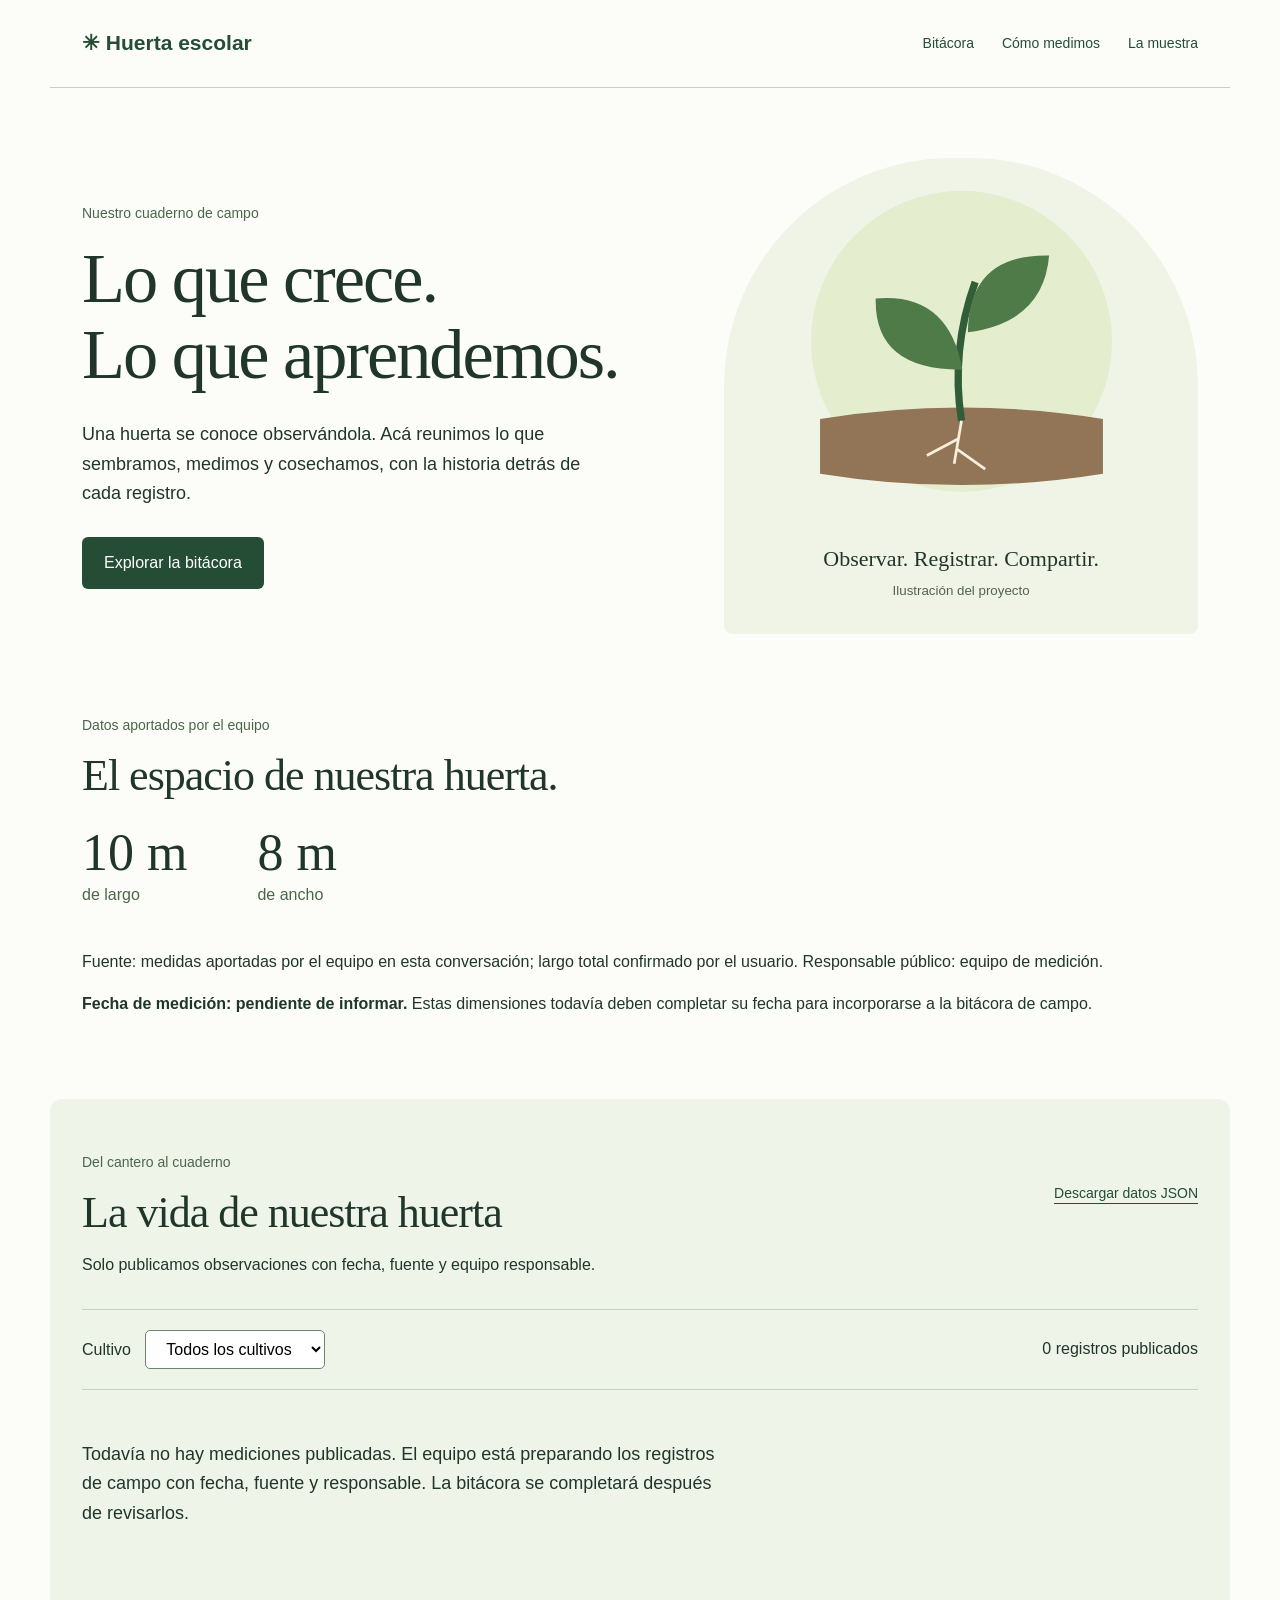
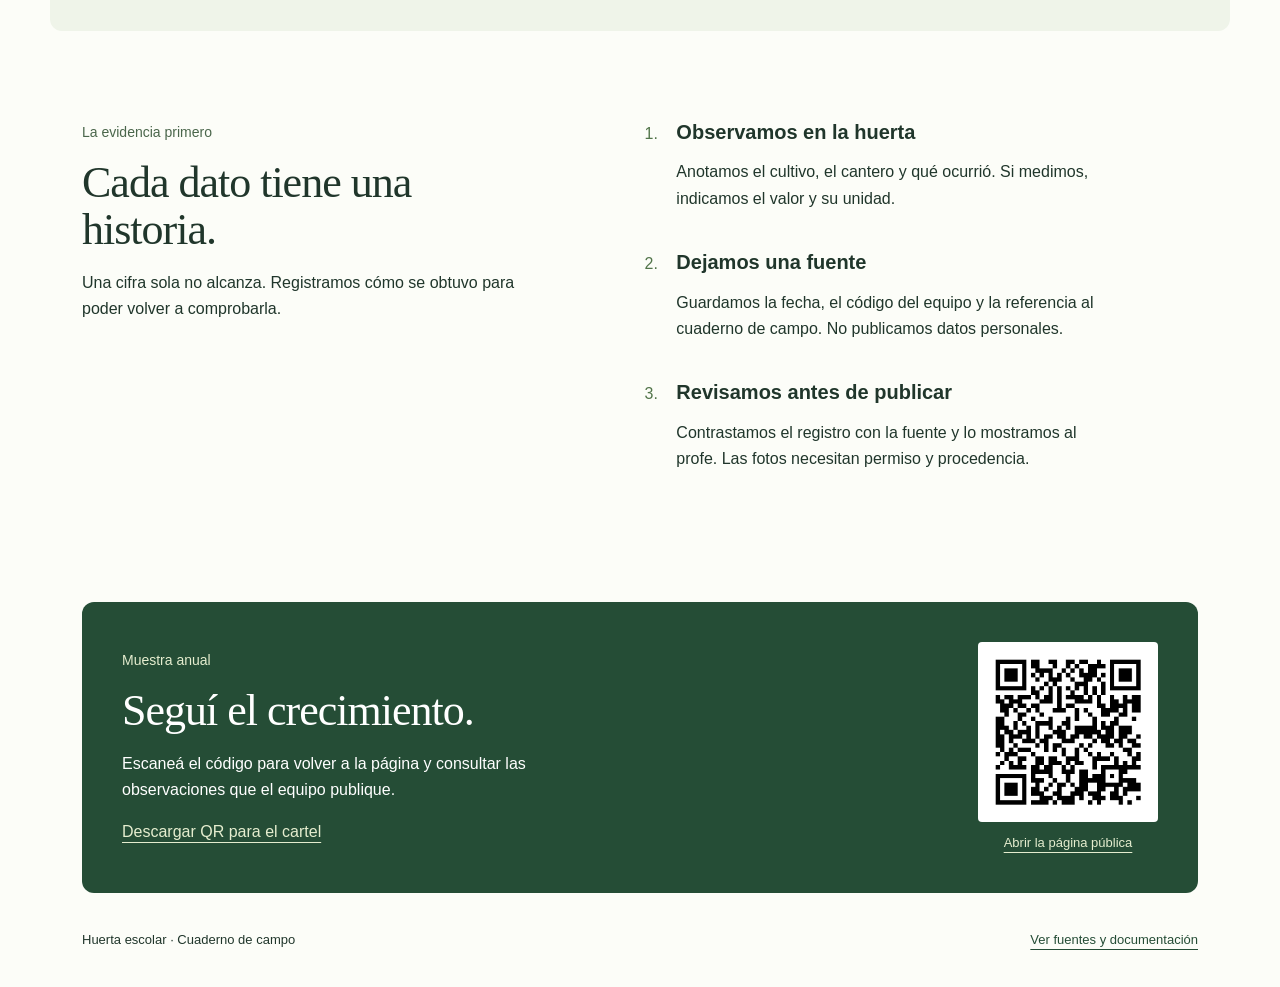
==== index.html @ 444447e7 "Mejora TP3: bitacora verificable, medidas aportadas y muestra anual" ====
<!doctype html>
<html lang="es"><head><meta charset="utf-8"><meta name="viewport" content="width=device-width, initial-scale=1"><title>Huerta escolar · Cuaderno de campo</title><meta name="description" content="Bitácora de la huerta escolar: observaciones, mediciones y cosechas con fecha y fuente."><link rel="icon" href="images/favicon.svg"><link rel="stylesheet" href="estilos_huerta.css"><script src="script.js" defer></script></head>
<body><a class="skip" href="#contenido">Saltar al contenido</a><header><a class="marca" href="#">✳ Huerta escolar</a><nav aria-label="Principal"><a href="#bitacora">Bitácora</a><a href="#metodo">Cómo medimos</a><a href="#muestra">La muestra</a></nav></header>
<main id="contenido"><section class="hero"><div><p class="etiqueta">Nuestro cuaderno de campo</p><h1>Lo que crece.<br>Lo que aprendemos.</h1><p class="intro">Una huerta se conoce observándola. Acá reunimos lo que sembramos, medimos y cosechamos, con la historia detrás de cada registro.</p><a class="boton" href="#bitacora">Explorar la bitácora</a></div><div class="ilustracion" role="img" aria-label="Ilustración de un brote con sus raíces, no es una fotografía de la huerta"><svg viewBox="0 0 400 400" aria-hidden="true"><circle cx="200" cy="190" r="165" fill="#e5edcf"/><path d="M45 275 Q200 250 355 275 L355 335 Q200 360 45 335Z" fill="#927456"/><path d="M200 277 Q188 200 215 125" fill="none" stroke="#315e39" stroke-width="8"/><path d="M201 221 Q104 222 106 143 Q186 136 201 221M207 180 Q208 94 296 96 Q290 169 207 180" fill="#4f7b49"/><path d="M200 277 L192 324 M196 297 L162 315 M195 308 L226 330" fill="none" stroke="#f7eedb" stroke-width="3"/></svg><span>Observar. Registrar. Compartir.</span><small>Ilustración del proyecto</small></div></section>
<section class="plano" id="medidas"><p class="etiqueta">Datos aportados por el equipo</p><h2>El espacio de nuestra huerta.</h2><div class="medidas"><p><strong>10 m</strong><span>de largo</span></p><p><strong>8 m</strong><span>de ancho</span></p></div><p>Fuente: medidas aportadas por el equipo en esta conversación; largo total confirmado por el usuario. Responsable público: equipo de medición.</p><p><strong>Fecha de medición: pendiente de informar.</strong> Estas dimensiones todavía deben completar su fecha para incorporarse a la bitácora de campo.</p></section><section id="bitacora" class="bitacora"><div class="titulo"><div><p class="etiqueta">Del cantero al cuaderno</p><h2>La vida de nuestra huerta</h2></div><a href="datos.json" download>Descargar datos JSON</a></div><p>Solo publicamos observaciones con fecha, fuente y equipo responsable.</p><div class="controles"><label for="cultivo">Cultivo <select id="cultivo"><option value="">Todos los cultivos</option></select></label><span id="cantidad" aria-live="polite">Cargando registros…</span></div><p id="estado" role="status">Consultando la bitácora.</p><ol id="registros" class="timeline"></ol><noscript>Activá JavaScript para consultar la línea de tiempo o descargá el archivo de datos.</noscript></section>
<section id="metodo" class="metodo"><div><p class="etiqueta">La evidencia primero</p><h2>Cada dato tiene una historia.</h2><p>Una cifra sola no alcanza. Registramos cómo se obtuvo para poder volver a comprobarla.</p></div><ol><li><h3>Observamos en la huerta</h3><p>Anotamos el cultivo, el cantero y qué ocurrió. Si medimos, indicamos el valor y su unidad.</p></li><li><h3>Dejamos una fuente</h3><p>Guardamos la fecha, el código del equipo y la referencia al cuaderno de campo. No publicamos datos personales.</p></li><li><h3>Revisamos antes de publicar</h3><p>Contrastamos el registro con la fuente y lo mostramos al profe. Las fotos necesitan permiso y procedencia.</p></li></ol></section>
<section id="muestra" class="muestra"><div><p class="etiqueta">Muestra anual</p><h2>Seguí el crecimiento.</h2><p>Escaneá el código para volver a la página y consultar las observaciones que el equipo publique.</p><a href="qr.png" download="qr-huerta.png">Descargar QR para el cartel</a></div><figure><img src="qr.png" alt="Código QR de la página de la huerta" width="180" height="180"><figcaption><a href="https://moreamateo.github.io/huerta_moreaaa/">Abrir la página pública</a></figcaption></figure></section></main><footer><span>Huerta escolar · Cuaderno de campo</span><a href="https://github.com/Moreamateo/huerta_moreaaa">Ver fuentes y documentación</a></footer></body></html>
---- estilos_huerta.css ----
:root{--verde:#254d36;--papel:#fcfdf8;--tinta:#20362b;--suave:#e5edcf;--linea:#c4d2bf}*{box-sizing:border-box}html{scroll-behavior:smooth;scroll-padding-top:30px}body{margin:0;background:var(--papel);color:var(--tinta);font-family:Arial,sans-serif;line-height:1.65}a{color:var(--verde);text-underline-offset:5px}a:hover{text-decoration-thickness:2px}header,main,footer{max-width:1180px;margin:auto}header{display:flex;justify-content:space-between;align-items:center;padding:26px 32px;border-bottom:1px solid var(--linea);gap:20px}.marca{font-size:21px;font-weight:bold;text-decoration:none}nav{display:flex;gap:28px;font-size:14px}nav a{text-decoration:none}.hero{display:grid;grid-template-columns:1.25fr 1fr;gap:50px;padding:70px 32px 80px;align-items:center}.etiqueta{color:#4a664b;font-size:14px;margin:0 0 15px}h1,h2,h3{line-height:1.08;margin:0;font-weight:normal}h1,h2{font-family:Georgia,serif}h1{font-size:clamp(44px,5.5vw,73px);letter-spacing:-2px}h2{font-size:clamp(32px,4vw,44px);letter-spacing:-1px}h3{font-size:20px;font-weight:bold}.intro{font-size:18px;max-width:520px;margin:28px 0}.boton{display:inline-block;padding:13px 22px;background:var(--verde);color:white;border-radius:6px;text-decoration:none}.ilustracion{text-align:center;background:#f0f4e7;border-radius:48% 48% 8px 8px;padding:10px 25px 30px}.ilustracion svg{width:100%;max-width:365px}.ilustracion span{display:block;font-family:Georgia,serif;font-size:22px}.ilustracion small{color:#53634e}.bitacora{padding:52px 32px;background:#eff4e9;border-radius:12px}.titulo{display:flex;justify-content:space-between;gap:20px;align-items:center}.titulo a{font-size:14px}.controles{display:flex;justify-content:space-between;align-items:center;gap:20px;margin-top:30px;padding:20px 0;border-top:1px solid var(--linea);border-bottom:1px solid var(--linea)}select{font:inherit;background:white;border:1px solid #71846c;border-radius:5px;padding:9px 16px;margin-left:10px;max-width:100%}#estado{padding:32px 0;font-size:18px;max-width:650px}.timeline{list-style:none;padding:0}.timeline li{border-left:3px solid #76916a;padding:4px 24px 24px;margin:24px 0}.timeline h3{margin:8px 0}.timeline p{margin:8px 0}.fuente{font-size:14px;color:#476148}.metodo{display:grid;grid-template-columns:1fr 1.2fr;gap:90px;padding:90px 32px}.metodo p{max-width:440px}.metodo ol{margin:0;padding-left:24px}.metodo li{padding:0 0 23px 14px}.metodo li::marker{color:#52754a}.muestra{background:var(--verde);color:white;margin:0 32px;padding:40px;display:flex;align-items:center;justify-content:space-between;gap:32px;border-radius:12px}.muestra p{max-width:500px}.muestra .etiqueta,.muestra a{color:#e5edcf}.muestra figure{margin:0;text-align:center;flex-shrink:0}.muestra img{display:block;border-radius:4px}.muestra figcaption{font-size:13px;margin-top:10px}footer{display:flex;justify-content:space-between;gap:24px;font-size:13px;padding:36px 32px}.skip{position:absolute;left:20px;top:-80px;background:white;padding:10px;z-index:5}.skip:focus{top:10px}:focus-visible{outline:3px solid #b67c16;outline-offset:5px}@media(max-width:680px){header{align-items:flex-start;flex-direction:column;padding:20px}nav{gap:20px;flex-wrap:wrap}.hero{grid-template-columns:1fr;padding:40px 20px;gap:35px}.ilustracion{max-width:350px;justify-self:center}.titulo,.controles{align-items:flex-start;flex-direction:column}.bitacora{padding:32px 20px;border-radius:0}.metodo{grid-template-columns:1fr;padding:50px 20px;gap:25px}.muestra{margin:0 14px;padding:28px 22px;flex-direction:column;align-items:flex-start}footer{flex-direction:column;padding:30px 20px}select{margin:8px 0;display:block}h1{letter-spacing:-1px}}@media(prefers-reduced-motion:reduce){html{scroll-behavior:auto}}
.plano{padding:0 32px 65px}.plano>div{max-width:760px}.plano img{display:block;width:100%;height:auto;max-width:900px;margin:28px auto 0;border:1px solid var(--linea)}@media(max-width:680px){.plano{padding:0 20px 40px}}
.medidas{display:flex;gap:70px;flex-wrap:wrap}.medidas p{margin:24px 0}.medidas strong{display:block;font:52px Georgia,serif}.medidas span{color:#4a664b}
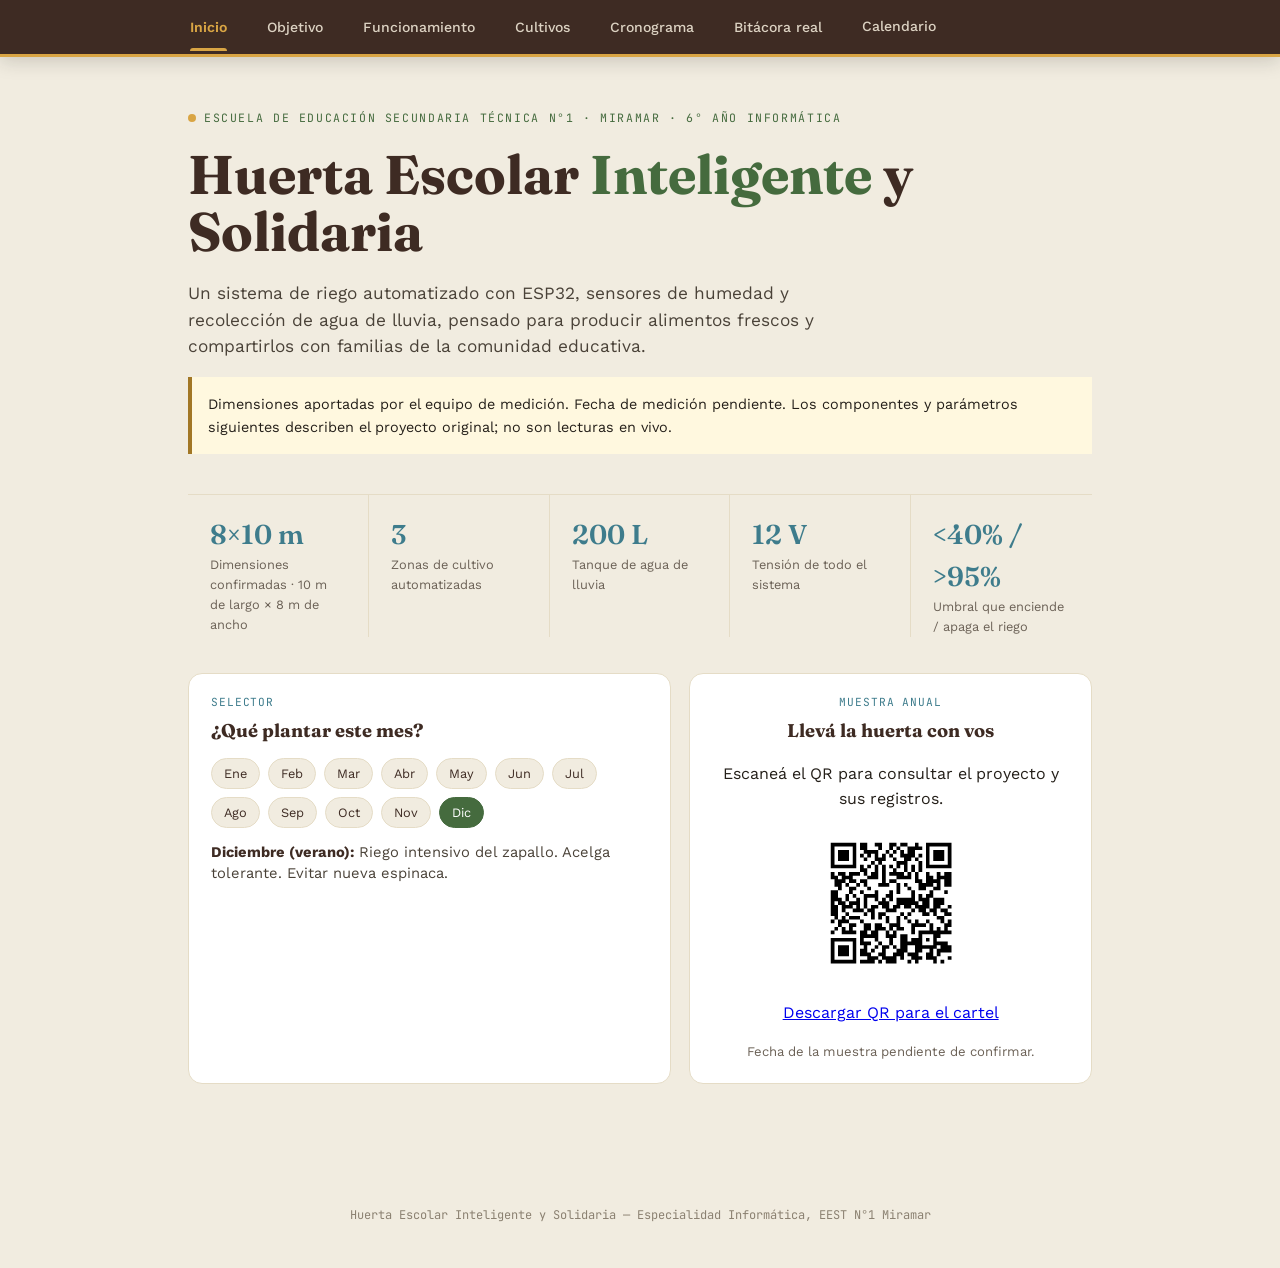
==== commit c5dd6760: "Integra mejoras TP3 conservando pagina original y fichas de cultivos" ====
--- a/index.html
+++ b/index.html
@@ -1,7 +1,1061 @@
-<!doctype html>
-<html lang="es"><head><meta charset="utf-8"><meta name="viewport" content="width=device-width, initial-scale=1"><title>Huerta escolar · Cuaderno de campo</title><meta name="description" content="Bitácora de la huerta escolar: observaciones, mediciones y cosechas con fecha y fuente."><link rel="icon" href="images/favicon.svg"><link rel="stylesheet" href="estilos_huerta.css"><script src="script.js" defer></script></head>
-<body><a class="skip" href="#contenido">Saltar al contenido</a><header><a class="marca" href="#">✳ Huerta escolar</a><nav aria-label="Principal"><a href="#bitacora">Bitácora</a><a href="#metodo">Cómo medimos</a><a href="#muestra">La muestra</a></nav></header>
-<main id="contenido"><section class="hero"><div><p class="etiqueta">Nuestro cuaderno de campo</p><h1>Lo que crece.<br>Lo que aprendemos.</h1><p class="intro">Una huerta se conoce observándola. Acá reunimos lo que sembramos, medimos y cosechamos, con la historia detrás de cada registro.</p><a class="boton" href="#bitacora">Explorar la bitácora</a></div><div class="ilustracion" role="img" aria-label="Ilustración de un brote con sus raíces, no es una fotografía de la huerta"><svg viewBox="0 0 400 400" aria-hidden="true"><circle cx="200" cy="190" r="165" fill="#e5edcf"/><path d="M45 275 Q200 250 355 275 L355 335 Q200 360 45 335Z" fill="#927456"/><path d="M200 277 Q188 200 215 125" fill="none" stroke="#315e39" stroke-width="8"/><path d="M201 221 Q104 222 106 143 Q186 136 201 221M207 180 Q208 94 296 96 Q290 169 207 180" fill="#4f7b49"/><path d="M200 277 L192 324 M196 297 L162 315 M195 308 L226 330" fill="none" stroke="#f7eedb" stroke-width="3"/></svg><span>Observar. Registrar. Compartir.</span><small>Ilustración del proyecto</small></div></section>
-<section class="plano" id="medidas"><p class="etiqueta">Datos aportados por el equipo</p><h2>El espacio de nuestra huerta.</h2><div class="medidas"><p><strong>10 m</strong><span>de largo</span></p><p><strong>8 m</strong><span>de ancho</span></p></div><p>Fuente: medidas aportadas por el equipo en esta conversación; largo total confirmado por el usuario. Responsable público: equipo de medición.</p><p><strong>Fecha de medición: pendiente de informar.</strong> Estas dimensiones todavía deben completar su fecha para incorporarse a la bitácora de campo.</p></section><section id="bitacora" class="bitacora"><div class="titulo"><div><p class="etiqueta">Del cantero al cuaderno</p><h2>La vida de nuestra huerta</h2></div><a href="datos.json" download>Descargar datos JSON</a></div><p>Solo publicamos observaciones con fecha, fuente y equipo responsable.</p><div class="controles"><label for="cultivo">Cultivo <select id="cultivo"><option value="">Todos los cultivos</option></select></label><span id="cantidad" aria-live="polite">Cargando registros…</span></div><p id="estado" role="status">Consultando la bitácora.</p><ol id="registros" class="timeline"></ol><noscript>Activá JavaScript para consultar la línea de tiempo o descargá el archivo de datos.</noscript></section>
-<section id="metodo" class="metodo"><div><p class="etiqueta">La evidencia primero</p><h2>Cada dato tiene una historia.</h2><p>Una cifra sola no alcanza. Registramos cómo se obtuvo para poder volver a comprobarla.</p></div><ol><li><h3>Observamos en la huerta</h3><p>Anotamos el cultivo, el cantero y qué ocurrió. Si medimos, indicamos el valor y su unidad.</p></li><li><h3>Dejamos una fuente</h3><p>Guardamos la fecha, el código del equipo y la referencia al cuaderno de campo. No publicamos datos personales.</p></li><li><h3>Revisamos antes de publicar</h3><p>Contrastamos el registro con la fuente y lo mostramos al profe. Las fotos necesitan permiso y procedencia.</p></li></ol></section>
-<section id="muestra" class="muestra"><div><p class="etiqueta">Muestra anual</p><h2>Seguí el crecimiento.</h2><p>Escaneá el código para volver a la página y consultar las observaciones que el equipo publique.</p><a href="qr.png" download="qr-huerta.png">Descargar QR para el cartel</a></div><figure><img src="qr.png" alt="Código QR de la página de la huerta" width="180" height="180"><figcaption><a href="https://moreamateo.github.io/huerta_moreaaa/">Abrir la página pública</a></figcaption></figure></section></main><footer><span>Huerta escolar · Cuaderno de campo</span><a href="https://github.com/Moreamateo/huerta_moreaaa">Ver fuentes y documentación</a></footer></body></html>+  <!DOCTYPE html>
+  <html lang="es">
+  <head>
+  <meta charset="UTF-8">
+  <meta name="viewport" content="width=device-width, initial-scale=1.0">
+  <title>Huerta Escolar Inteligente y Solidaria</title>
+  <link rel="icon" href="images/favicon.svg" type="image/svg+xml">
+  <link rel="preconnect" href="https://fonts.googleapis.com">
+  <link href="https://fonts.googleapis.com/css2?family=Fraunces:opsz,wght@9..144,400;9..144,600;9..144,700&family=Work+Sans:wght@400;500;600&family=JetBrains+Mono:wght@400;500&display=swap" rel="stylesheet">
+  <style>
+    :root{
+      --soil:#3E2B23;
+      --soil-light:#6B4B3A;
+      --leaf:#456B3E;
+      --leaf-light:#8FB996;
+      --water:#3E7C8C;
+      --harvest:#D9A544;
+      --paper:#F1ECE0;
+      --paper-dark:#E5DCC6;
+      --ink:#241F19;
+      --radius:14px;
+    }
+
+    *{ box-sizing:border-box; }
+
+    html{ scroll-behavior:smooth; }
+
+    body{
+      margin:0;
+      background:var(--paper);
+      color:var(--ink);
+      font-family:'Work Sans', sans-serif;
+      line-height:1.55;
+    }
+
+    h1,h2,h3{
+      font-family:'Fraunces', serif;
+      margin:0;
+      color:var(--soil);
+    }
+
+    .eyebrow{
+      font-family:'JetBrains Mono', monospace;
+      font-size:0.72rem;
+      letter-spacing:0.14em;
+      text-transform:uppercase;
+      color:var(--leaf);
+      display:inline-flex;
+      align-items:center;
+      gap:8px;
+    }
+
+    .eyebrow::before{
+      content:"";
+      width:8px;height:8px;
+      border-radius:50%;
+      background:var(--harvest);
+      display:inline-block;
+    }
+
+    /* ---------- HERO ---------- */
+    .hero{
+      max-width:960px;
+      margin:0 auto;
+      padding:72px 28px 48px;
+      text-align:left;
+    }
+
+    .hero h1{
+      font-size:clamp(2.1rem, 5vw, 3.4rem);
+      font-weight:700;
+      line-height:1.05;
+      margin:16px 0 20px;
+    }
+
+    .hero h1 span{ color:var(--leaf); }
+
+    .hero p.lead{
+      max-width:640px;
+      font-size:1.08rem;
+      color:#4a4238;
+    }
+
+    .stats{
+      display:flex;
+      flex-wrap:wrap;
+      gap:0;
+      margin-top:40px;
+      border-top:1px solid var(--paper-dark);
+    }
+
+    .stat{
+      flex:1 1 150px;
+      padding:18px 22px 0;
+      border-right:1px solid var(--paper-dark);
+    }
+    .stat:last-child{ border-right:none; }
+
+    .stat .num{
+      font-family:'Fraunces', serif;
+      font-size:1.7rem;
+      font-weight:600;
+      color:var(--water);
+    }
+    .stat .lbl{
+      font-size:0.8rem;
+      color:#6b6156;
+    }
+
+    /* ---------- OBJETIVO ---------- */
+    .objetivo{
+      background:var(--soil);
+      color:var(--paper);
+    }
+    .objetivo-inner{
+      max-width:960px;
+      margin:0 auto;
+      padding:56px 28px;
+      display:grid;
+      grid-template-columns: 1fr 1.6fr;
+      gap:36px;
+    }
+    .objetivo h2{ color:var(--paper); }
+    .objetivo p{ color:#DCD2C2; font-size:1rem; }
+    .objetivo .eyebrow{ color:var(--harvest); }
+    .objetivo .eyebrow::before{ background:var(--leaf-light); }
+
+    @media (max-width:640px){
+      .objetivo-inner{ grid-template-columns:1fr; }
+    }
+
+    /* ---------- FUNCIONAMIENTO ---------- */
+    .funcionamiento{
+      max-width:960px;
+      margin:0 auto;
+      padding:64px 28px 12px;
+    }
+    .funcionamiento > .eyebrow{ display:block; margin-bottom:10px; }
+    .funcionamiento h2{ font-size:1.9rem; margin-bottom:8px; }
+    .funcionamiento > p.intro{ color:#6b6156; max-width:620px; margin:0 0 40px; }
+
+    .bloque-func{ margin-bottom:52px; }
+    .bloque-func h3{
+      font-size:1.2rem;
+      margin-bottom:6px;
+    }
+    .bloque-func .sub{
+      font-family:'JetBrains Mono', monospace;
+      font-size:0.72rem;
+      letter-spacing:.08em;
+      text-transform:uppercase;
+      color:var(--water);
+      display:block;
+      margin-bottom:6px;
+    }
+    .bloque-func > p{
+      color:#4a4238;
+      max-width:640px;
+      margin:0 0 22px;
+    }
+
+    .flujo{
+      display:grid;
+      grid-template-columns:repeat(4, 1fr);
+      gap:14px;
+    }
+    @media (max-width:760px){ .flujo{ grid-template-columns:1fr 1fr; } }
+
+    .paso{
+      background:#fff;
+      border:1px solid var(--paper-dark);
+      border-radius:12px;
+      padding:16px;
+      position:relative;
+    }
+    .paso .n{
+      font-family:'Fraunces', serif;
+      font-weight:600;
+      font-size:1.4rem;
+      color:var(--leaf-light);
+      -webkit-text-stroke:1.4px var(--leaf);
+      color:transparent;
+      display:block;
+      margin-bottom:6px;
+    }
+    .paso strong{ display:block; font-size:0.92rem; margin-bottom:4px; color:var(--soil); }
+    .paso span{ font-size:0.82rem; color:#6b6156; }
+
+    .umbral-box{
+      margin-top:18px;
+      display:flex;
+      flex-wrap:wrap;
+      gap:12px;
+    }
+    .umbral{
+      flex:1 1 220px;
+      border-radius:10px;
+      padding:14px 16px;
+      font-size:0.86rem;
+      color:#fff;
+    }
+    .umbral.seco{ background:#B5502E; }
+    .umbral.humedo{ background:var(--water); }
+    .umbral b{ display:block; font-family:'Fraunces', serif; font-size:1.3rem; margin-bottom:2px; }
+
+    .lluvia-caja{
+      display:grid;
+      grid-template-columns:1fr 1fr;
+      gap:20px;
+      background:#fff;
+      border:1px solid var(--paper-dark);
+      border-radius:12px;
+      padding:20px;
+    }
+    @media (max-width:640px){ .lluvia-caja{ grid-template-columns:1fr; } }
+    .lluvia-caja .estado{
+      border-radius:10px;
+      padding:14px;
+      font-family:'JetBrains Mono', monospace;
+      font-size:0.82rem;
+    }
+    .lluvia-caja .estado.seco{ background:#FBF1E9; color:#8a4a2a; }
+    .lluvia-caja .estado.mojado{ background:#E9F2F3; color:#1f5866; }
+    .lluvia-caja .estado b{ display:block; font-size:1rem; margin-bottom:4px; }
+
+    .fuentes{
+      display:grid;
+      grid-template-columns:1fr 1fr;
+      gap:16px;
+    }
+    @media (max-width:640px){ .fuentes{ grid-template-columns:1fr; } }
+    .fuente{
+      border-radius:12px;
+      padding:18px 20px;
+      border:1px solid var(--paper-dark);
+      background:#fff;
+    }
+    .fuente .badge{
+      display:inline-block;
+      font-family:'JetBrains Mono', monospace;
+      font-size:0.66rem;
+      letter-spacing:.06em;
+      text-transform:uppercase;
+      padding:4px 9px;
+      border-radius:20px;
+      margin-bottom:10px;
+    }
+    .fuente.principal .badge{ background:var(--leaf-light); color:#1f3b1a; }
+    .fuente.respaldo .badge{ background:var(--paper-dark); color:var(--soil-light); }
+    .fuente h4{ margin:0 0 6px; font-family:'Fraunces', serif; font-size:1.1rem; color:var(--soil); }
+    .fuente p{ margin:0; font-size:0.86rem; color:#635a4e; }
+
+    /* ---------- ESPECIES ---------- */
+    .especies{
+      max-width:960px;
+      margin:0 auto;
+      padding:64px 28px;
+    }
+
+    .especies > .eyebrow{ margin-bottom:10px; display:block; }
+    .especies h2{ font-size:1.9rem; margin-bottom:8px; }
+    .especies > p{ color:#6b6156; max-width:560px; margin-bottom:34px; }
+
+    .cultivos{
+      display:grid;
+      grid-template-columns:repeat(3, 1fr);
+      gap:20px;
+    }
+
+    @media (max-width:760px){
+      .cultivos{ grid-template-columns:1fr; }
+    }
+
+    .cultivo{
+      background:#fff;
+      border-radius:var(--radius);
+      padding:0;
+      overflow:hidden;
+      border:1px solid var(--paper-dark);
+      cursor:pointer;
+      transition:transform .18s ease, box-shadow .18s ease;
+    }
+    .cultivo:hover{
+      transform:translateY(-4px);
+      box-shadow:0 14px 30px -18px rgba(36,31,25,0.35);
+    }
+
+    .bed{
+      height:120px;
+      position:relative;
+      background:linear-gradient(180deg, var(--soil-light), var(--soil));
+      overflow:hidden;
+    }
+    .bed img{
+      width:100%;
+      height:100%;
+      object-fit:cover;
+      display:block;
+      max-width:100%;
+    }
+    .bed .row{
+      position:absolute;
+      bottom:10px;
+      left:0; right:0;
+      display:flex;
+      justify-content:space-evenly;
+      pointer-events:none;
+    }
+    .bed .row span{
+      width:16px;height:16px;
+      border-radius:50% 50% 50% 0;
+      transform:rotate(45deg);
+      background:var(--leaf-light);
+      display:inline-block;
+      opacity:.95;
+    }
+
+    .cultivo-body{ padding:18px 20px 20px; }
+
+    .cultivo-body .zona-tag{
+      font-family:'JetBrains Mono', monospace;
+      font-size:0.7rem;
+      color:var(--water);
+      text-transform:uppercase;
+      letter-spacing:.06em;
+    }
+
+    .cultivo-body h3{
+      font-size:1.25rem;
+      margin:6px 0 8px;
+    }
+
+    .cultivo-body p{
+      font-size:0.9rem;
+      color:#635a4e;
+      margin:0 0 12px;
+    }
+
+    .humedad-row{
+      display:flex;
+      align-items:center;
+      gap:10px;
+      font-family:'JetBrains Mono', monospace;
+      font-size:0.78rem;
+      color:var(--soil-light);
+      border-top:1px dashed var(--paper-dark);
+      padding-top:12px;
+    }
+
+    .humedad-bar{
+      flex:1;
+      height:6px;
+      border-radius:4px;
+      background:var(--paper-dark);
+      overflow:hidden;
+    }
+    .humedad-fill{
+      height:100%;
+      background:var(--water);
+      width:0%;
+      transition:width .5s ease;
+    }
+
+    .hint{
+      font-size:0.72rem;
+      color:#a49b8c;
+      margin-top:8px;
+    }
+
+    /* ---------- CRONOGRAMA ---------- */
+    .cronograma{
+      background:var(--paper-dark);
+    }
+    .cronograma-inner{
+      max-width:960px;
+      margin:0 auto;
+      padding:64px 28px 72px;
+    }
+
+    .cronograma h2{ font-size:1.9rem; margin-bottom:8px; }
+    .cronograma > .cronograma-inner > p{ color:#6b6156; max-width:560px; }
+
+    .progreso{
+      margin:28px 0 34px;
+    }
+    .progreso-top{
+      display:flex;
+      justify-content:space-between;
+      font-family:'JetBrains Mono', monospace;
+      font-size:0.8rem;
+      color:var(--soil-light);
+      margin-bottom:8px;
+    }
+    .progreso-track{
+      height:10px;
+      background:#fff;
+      border-radius:20px;
+      overflow:hidden;
+      border:1px solid #d8cdb4;
+    }
+    .progreso-fill{
+      height:100%;
+      width:0%;
+      background:linear-gradient(90deg, var(--leaf), var(--water));
+      transition:width .4s ease;
+    }
+
+    .tareas{
+      list-style:none;
+      margin:0; padding:0;
+      display:flex;
+      flex-direction:column;
+      gap:10px;
+    }
+
+    .tarea{
+      display:flex;
+      align-items:flex-start;
+      gap:14px;
+      background:#fff;
+      border:1px solid #ddd0b3;
+      border-radius:10px;
+      padding:14px 16px;
+      transition:opacity .2s ease, background .2s ease;
+    }
+
+    .tarea.done{
+      opacity:0.55;
+      background:#faf7ef;
+    }
+
+    .check{
+      flex:0 0 auto;
+      width:22px;height:22px;
+      border-radius:6px;
+      border:2px solid var(--leaf);
+      display:flex;
+      align-items:center;
+      justify-content:center;
+      cursor:pointer;
+      color:#fff;
+      font-size:0.75rem;
+      background:transparent;
+      margin-top:2px;
+      transition:background .15s ease;
+    }
+    .tarea.done .check{ background:var(--leaf); }
+
+    .tarea-txt{ flex:1; }
+    .tarea-txt .semana{
+      font-family:'JetBrains Mono', monospace;
+      font-size:0.72rem;
+      color:var(--water);
+      text-transform:uppercase;
+      display:block;
+      margin-bottom:2px;
+    }
+    .tarea-txt strong{
+      display:block;
+      font-size:0.98rem;
+      margin-bottom:2px;
+    }
+    .tarea.done .tarea-txt strong{ text-decoration:line-through; }
+    .tarea-txt span.desc{
+      font-size:0.85rem;
+      color:#6b6156;
+    }
+
+    .riego-titulo{
+      margin-top:44px;
+      padding-top:28px;
+      border-top:1px solid #d8cdb4;
+    }
+    .riego-titulo .sub{
+      font-family:'JetBrains Mono', monospace;
+      font-size:0.72rem;
+      letter-spacing:.08em;
+      text-transform:uppercase;
+      color:var(--water);
+      display:block;
+      margin-bottom:6px;
+    }
+    .riego-titulo h3{ font-size:1.15rem; margin-bottom:6px; }
+    .riego-titulo > p{ font-size:0.88rem; color:#6b6156; margin:0 0 16px; }
+
+    .riego-lista{
+      list-style:none;
+      margin:0; padding:0;
+      display:grid;
+      grid-template-columns:repeat(3, 1fr);
+      gap:14px;
+    }
+    @media (max-width:760px){ .riego-lista{ grid-template-columns:1fr; } }
+
+    .riego-lista li{
+      background:#fff;
+      border:1px solid #ddd0b3;
+      border-radius:10px;
+      padding:14px 16px;
+    }
+    .riego-lista .zona{
+      font-family:'JetBrains Mono', monospace;
+      font-size:0.68rem;
+      text-transform:uppercase;
+      color:var(--water);
+      display:block;
+      margin-bottom:4px;
+    }
+    .riego-lista strong{ display:block; font-size:1rem; color:var(--soil); margin-bottom:6px; }
+    .riego-lista .detalle{ font-size:0.83rem; color:#6b6156; }
+    .riego-lista .detalle b{ color:var(--soil-light); }
+
+    footer{
+      text-align:center;
+      padding:34px 20px 44px;
+      font-family:'JetBrains Mono', monospace;
+      font-size:0.75rem;
+      color:#8b8171;
+    }
+
+    /* ---------- MENÚ DE NAVEGACIÓN ---------- */
+    .nav-principal{
+      position:sticky;
+      top:0;
+      z-index:100;
+      background:var(--soil);
+      border-bottom:3px solid var(--harvest);
+      box-shadow:0 4px 18px rgba(36,31,25,0.18);
+    }
+    .nav-inner{
+      max-width:960px;
+      margin:0 auto;
+      padding:0 12px;
+      display:flex;
+      align-items:center;
+      gap:4px;
+      overflow-x:auto;
+      -webkit-overflow-scrolling:touch;
+      scrollbar-width:thin;
+    }
+    .nav-inner::-webkit-scrollbar{ height:4px; }
+    .nav-inner::-webkit-scrollbar-thumb{ background:var(--leaf-light); border-radius:4px; }
+
+    .nav-btn{
+      flex:0 0 auto;
+      background:transparent;
+      border:none;
+      color:#DCD2C2;
+      font-family:'Work Sans', sans-serif;
+      font-size:0.88rem;
+      font-weight:500;
+      padding:16px 18px;
+      cursor:pointer;
+      position:relative;
+      transition:color .2s ease, background .2s ease;
+      white-space:nowrap;
+      text-decoration:none;
+      display:inline-block;
+    }
+    .nav-btn:hover{
+      color:#fff;
+      background:rgba(255,255,255,0.06);
+    }
+    .nav-btn.activo{
+      color:var(--harvest);
+      font-weight:600;
+    }
+    .nav-btn.activo::after{
+      content:"";
+      position:absolute;
+      left:18px; right:18px; bottom:0;
+      height:3px;
+      background:var(--harvest);
+      border-radius:3px 3px 0 0;
+    }
+    a.nav-link{
+      color:#DCD2C2;
+    }
+
+    /* Secciones: por defecto ocultas excepto la activa */
+    .pagina-seccion{ display:none; }
+    .pagina-seccion.activa{ display:block; }
+
+    /* Ajuste de padding del hero cuando está dentro del sistema de secciones */
+    .hero.pagina-seccion.activa{ padding-top:48px; }
+
+    @media (max-width:600px){
+      .nav-btn{ padding:14px 14px; font-size:0.82rem; }
+    }
+
+    /* ---------- INTERACTIVO: ¿Qué plantar? + cuenta regresiva ---------- */
+    .interactivo{
+      max-width:960px;
+      margin:0 auto 40px;
+      padding:0 28px;
+      display:grid;
+      grid-template-columns:1.2fr 1fr;
+      gap:18px;
+    }
+    @media (max-width:700px){
+      .interactivo{ grid-template-columns:1fr; }
+    }
+    .caja-interactiva{
+      background:#fff;
+      border:1px solid var(--paper-dark);
+      border-radius:var(--radius);
+      padding:20px 22px;
+    }
+    .caja-interactiva .sub{
+      font-family:'JetBrains Mono', monospace;
+      font-size:0.7rem;
+      letter-spacing:.08em;
+      text-transform:uppercase;
+      color:var(--water);
+      display:block;
+      margin-bottom:6px;
+    }
+    .caja-interactiva h3{
+      font-size:1.15rem;
+      margin-bottom:12px;
+    }
+    .selector-mes{
+      display:flex;
+      flex-wrap:wrap;
+      gap:8px;
+      margin-bottom:14px;
+    }
+    .selector-mes button{
+      font-family:'Work Sans', sans-serif;
+      font-size:0.8rem;
+      padding:7px 12px;
+      border-radius:20px;
+      border:1px solid var(--paper-dark);
+      background:var(--paper);
+      color:var(--soil);
+      cursor:pointer;
+      transition:background .15s ease, color .15s ease, border-color .15s ease;
+    }
+    .selector-mes button:hover{
+      border-color:var(--leaf);
+      color:var(--leaf);
+    }
+    .selector-mes button.activo{
+      background:var(--leaf);
+      border-color:var(--leaf);
+      color:#fff;
+    }
+    #resultadoPlantar{
+      font-size:0.92rem;
+      color:#4a4238;
+      min-height:48px;
+      line-height:1.45;
+    }
+    #resultadoPlantar strong{ color:var(--soil); }
+
+    .cuenta-regresiva{
+      text-align:center;
+    }
+    .cuenta-numeros{
+      display:flex;
+      justify-content:center;
+      gap:12px;
+      margin:14px 0 8px;
+    }
+    .cuenta-bloque{
+      background:var(--paper);
+      border-radius:10px;
+      padding:10px 12px;
+      min-width:64px;
+    }
+    .cuenta-bloque .num{
+      font-family:'Fraunces', serif;
+      font-size:1.6rem;
+      font-weight:600;
+      color:var(--water);
+      display:block;
+      line-height:1.1;
+    }
+    .cuenta-bloque .lbl{
+      font-family:'JetBrains Mono', monospace;
+      font-size:0.65rem;
+      text-transform:uppercase;
+      letter-spacing:.06em;
+      color:#6b6156;
+    }
+    .cuenta-texto{
+      font-size:0.82rem;
+      color:#6b6156;
+      margin:0;
+    }
+  </style>
+  <link rel="stylesheet" href="mejoras.css">
+  <script src="script.js" defer></script>
+  </head>
+  <body>
+
+  <!-- MENÚ DE NAVEGACIÓN -->
+  <nav class="nav-principal" aria-label="Navegación principal">
+    <div class="nav-inner">
+      <button type="button" class="nav-btn activo" data-seccion="inicio">Inicio</button>
+      <button type="button" class="nav-btn" data-seccion="objetivo">Objetivo</button>
+      <button type="button" class="nav-btn" data-seccion="funcionamiento">Funcionamiento</button>
+      <button type="button" class="nav-btn" data-seccion="especies">Cultivos</button>
+      <button type="button" class="nav-btn" data-seccion="cronograma">Cronograma</button>
+      <button type="button" class="nav-btn" data-seccion="bitacora">Bitácora real</button>
+      <a href="calendario.html" class="nav-btn nav-link">Calendario</a>
+    </div>
+  </nav>
+
+  <header class="hero pagina-seccion activa" data-seccion="inicio">
+    <span class="eyebrow">Escuela de Educación Secundaria Técnica N°1 · Miramar · 6° Año Informática</span>
+    <h1>Huerta Escolar <span>Inteligente</span> y Solidaria</h1>
+    <p class="lead">
+      Un sistema de riego automatizado con ESP32, sensores de humedad y recolección de agua de
+      lluvia, pensado para producir alimentos frescos y compartirlos con familias de la comunidad
+      educativa.
+    </p>
+
+    <p class="aviso">Dimensiones aportadas por el equipo de medición. Fecha de medición pendiente. Los componentes y parámetros siguientes describen el proyecto original; no son lecturas en vivo.</p><div class="stats">
+      <div class="stat"><div class="num">8×10 m</div><div class="lbl">Dimensiones confirmadas · 10 m de largo × 8 m de ancho</div></div>
+      <div class="stat"><div class="num">3</div><div class="lbl">Zonas de cultivo automatizadas</div></div>
+      <div class="stat"><div class="num">200 L</div><div class="lbl">Tanque de agua de lluvia</div></div>
+      <div class="stat"><div class="num">12 V</div><div class="lbl">Tensión de todo el sistema</div></div>
+      <div class="stat"><div class="num">&lt;40% / &gt;95%</div><div class="lbl">Umbral que enciende / apaga el riego</div></div>
+    </div>
+
+    <!-- Bloque interactivo: responde al usuario -->
+    <div class="interactivo" style="margin-top:36px; padding:0;">
+      <div class="caja-interactiva">
+        <span class="sub">Selector</span>
+        <h3>¿Qué plantar este mes?</h3>
+        <div class="selector-mes" id="selectorMes">
+          <button type="button" data-mes="0">Ene</button>
+          <button type="button" data-mes="1">Feb</button>
+          <button type="button" data-mes="2">Mar</button>
+          <button type="button" data-mes="3">Abr</button>
+          <button type="button" data-mes="4">May</button>
+          <button type="button" data-mes="5">Jun</button>
+          <button type="button" data-mes="6">Jul</button>
+          <button type="button" data-mes="7">Ago</button>
+          <button type="button" data-mes="8">Sep</button>
+          <button type="button" data-mes="9">Oct</button>
+          <button type="button" data-mes="10">Nov</button>
+          <button type="button" data-mes="11">Dic</button>
+        </div>
+        <div id="resultadoPlantar">Elegí un mes para ver qué conviene sembrar en Miramar.</div>
+      </div>
+
+      <div class="caja-interactiva cuenta-regresiva"><span class="sub">Muestra anual</span><h3>Llevá la huerta con vos</h3><p>Escaneá el QR para consultar el proyecto y sus registros.</p><img src="qr.png" width="150" height="150" alt="QR de la página de la huerta"><p><a href="qr.png" download>Descargar QR para el cartel</a></p><p class="cuenta-texto">Fecha de la muestra pendiente de confirmar.</p></div>
+    </div>
+  </header>
+
+  <section class="objetivo pagina-seccion" data-seccion="objetivo">
+    <div class="objetivo-inner">
+      <div>
+        <span class="eyebrow">Objetivo</span>
+        <h2>Por qué lo hacemos</h2>
+      </div>
+      <p>
+        Diseñar y construir una huerta que riegue sola cuando la tierra lo necesita, priorizando el
+        agua de lluvia por sobre la red escolar, para aplicar en un problema real los conocimientos
+        de electrónica, programación y automatización de la Especialidad Informática — y destinar
+        la producción de zapallo, acelga y espinaca a familias de la comunidad educativa.
+      </p>
+    </div>
+  </section>
+
+  <section class="funcionamiento pagina-seccion" id="funcionamiento" data-seccion="funcionamiento">
+    <span class="eyebrow">Funcionamiento</span>
+    <h2>Cómo funciona la huerta</h2><p class="aviso">Diseño técnico de la página original. La instalación y sus valores de funcionamiento deben verificarse en campo.</p>
+    <p class="intro">
+      La huerta está techada, así que la lluvia no llega directo a la tierra: por eso el riego lo
+      decide un sistema automático y no el clima. Así es como trabajan sus tres partes.
+    </p>
+
+    <div class="bloque-func">
+      <span class="sub">Ciclo de riego automático</span>
+      <h3>La ESP32 decide cuándo regar</h3>
+      <p>
+        Cada pocos segundos la ESP32 lee los tres sensores de humedad de suelo (uno por zona),
+        convierte esa lectura en un porcentaje y compara el valor contra dos umbrales fijos. Si hace
+        falta regar, pone en LOW el pin del relé (lógica inversa) y ese relé cierra el circuito de 12V
+        que enciende la bomba durante un tiempo controlado.
+      </p>
+      <div class="flujo">
+        <div class="paso"><span class="n">01</span><strong>Sensor de humedad</strong><span>Entra al suelo y entrega una señal analógica a la ESP32.</span></div>
+        <div class="paso"><span class="n">02</span><strong>ESP32 procesa</strong><span>Convierte la lectura a % y la compara con los umbrales.</span></div>
+        <div class="paso"><span class="n">03</span><strong>Relé conmuta</strong><span>Activa la bomba de 12V mediante lógica inversa (LOW = ON).</span></div>
+        <div class="paso"><span class="n">04</span><strong>Riego por goteo</strong><span>El agua sale por microperforaciones cada 15–20 cm.</span></div>
+      </div>
+
+      <div class="umbral-box">
+        <div class="umbral seco"><b>&lt; 40%</b>Humedad del suelo — se activa el riego</div>
+        <div class="umbral humedo"><b>&gt; 95%</b>Humedad del suelo — se corta el riego</div>
+      </div>
+      <p style="margin-top:14px; font-size:0.85rem; color:#6b6156;">
+        Trabajar con dos umbrales distintos (histéresis) evita que la bomba se encienda y apague
+        todo el tiempo cuando la humedad ronda un único valor.
+      </p>
+    </div>
+
+    <div class="bloque-func">
+      <span class="sub">Sensor de lluvia</span>
+      <h3>FC-37: registra la lluvia, no riega por ella</h3>
+      <p>
+        Como el techo de la huerta impide que la lluvia moje la tierra, el sensor FC-37 no participa
+        en la decisión de regar: se instala afuera, inclinado a 45° para que el agua escurra rápido, y
+        su única tarea es detectar precipitaciones para armar un historial climático.
+      </p>
+      <div class="lluvia-caja">
+        <div class="estado seco"><b>Placa seca → HIGH</b>Sin conducción eléctrica entre las pistas metálicas: el módulo entrega 1 lógico y la ESP32 registra "no llueve".</div>
+        <div class="estado mojado"><b>Placa mojada → LOW</b>Las gotas conducen electricidad entre las pistas: la salida cae a 0 lógico y la ESP32 registra el evento de lluvia.</div>
+      </div>
+    </div>
+
+    <div class="bloque-func" style="margin-bottom:0;">
+      <span class="sub">¿De dónde sale el agua?</span>
+      <h3>Siempre primero la lluvia, la red escolar solo de respaldo</h3>
+      <p>
+        El sistema es dual: la bomba toma agua del tanque en todos los casos posibles, y solo se
+        habilita la conexión a la red de la escuela cuando esa fuente no alcanza.
+      </p>
+      <div class="fuentes">
+        <div class="fuente principal">
+          <span class="badge">Fuente principal</span>
+          <h4>Tanque de agua de lluvia — 200 L</h4>
+          <p>Se llena con canaletas de PVC que bajan el agua del techo de la escuela. Es la fuente que usa la bomba en el uso normal del sistema, todos los días que haya agua disponible.</p>
+        </div>
+        <div class="fuente respaldo">
+          <span class="badge">Fuente de respaldo</span>
+          <h4>Red de agua de la escuela</h4>
+          <p>Conectada por una cañería de PVC de 1/2" con llave de paso manual. Solo se recurre a ella cuando el tanque de lluvia se vacía o hay sequía prolongada, nunca en primer lugar.</p>
+        </div>
+      </div>
+    </div>
+  </section>
+
+  <section class="especies pagina-seccion" id="especies" data-seccion="especies">
+    <span class="eyebrow">Especies cultivadas</span>
+    <h2>Tres zonas, tres cultivos</h2>
+    <p>Conservamos los tres cultivos del proyecto original: zapallo, acelga y espinaca. Sus fichas están disponibles aunque todavía no haya mediciones fechadas en la bitácora.</p>
+
+    <div class="cultivos">
+
+      <div class="cultivo">
+        <div class="bed">
+          <img src="images/zapallo.jpg" alt="Zapallo: imagen de referencia de la página original">
+        </div>
+        <div class="cultivo-body">
+          <span class="zona-tag">Zona 1 · Proyecto original</span>
+          <h3>Zapallo</h3>
+          <p>Cultivo de mayor porte, ubicado en el sector con más espacio disponible de la huerta.</p>
+          <div class="humedad-row">Medición de humedad: pendiente</div>
+        </div>
+      </div>
+
+      <div class="cultivo">
+        <div class="bed">
+          <img src="images/acelga.jpg" alt="Acelga: imagen de referencia de la página original">
+        </div>
+        <div class="cultivo-body">
+          <span class="zona-tag">Zona 2 · Proyecto original</span>
+          <h3>Acelga</h3>
+          <p>Hoja verde de ciclo corto, con riego por goteo de infiltración lenta cada 15–20 cm.</p>
+          <div class="humedad-row">Medición de humedad: pendiente</div>
+        </div>
+      </div>
+
+      <div class="cultivo">
+        <div class="bed">
+          <img src="images/espinaca.jpg" alt="Espinaca: imagen de referencia de la página original">
+        </div>
+        <div class="cultivo-body">
+          <span class="zona-tag">Zona 3 · Proyecto original</span>
+          <h3>Espinaca</h3>
+          <p>Sensible a la sequía: es la zona que más rápido activa el riego automático.</p>
+          <div class="humedad-row">Medición de humedad: pendiente</div>
+        </div>
+      </div>
+
+    </div>
+    <p class="hint">Imágenes conservadas de la página original; su procedencia está pendiente de acreditar. No se presentan como fotos propias ni como evidencia de crecimiento.</p>
+
+      <div class="riego-titulo"><h3>Seguimiento de los cultivos</h3><p>Las fechas de siembra, humedad y cosecha se agregarán con una fuente y un equipo responsable. Mientras tanto, podés explorar las fichas y el calendario del proyecto.</p><button type="button" class="nav-btn" data-seccion="bitacora">Consultar la bitácora real</button></div>
+  </section>
+
+  <section class="cronograma pagina-seccion" id="cronograma" data-seccion="cronograma">
+    <div class="cronograma-inner">
+      <span class="eyebrow">Cronograma</span>
+      <h2>Plan de tareas</h2>
+      <p>Plan de trabajo del proyecto original. Marcá tareas para organizarte durante esta visita; estas marcas no se guardan ni equivalen a registros de campo verificados.</p>
+
+      <div class="progreso">
+        <div class="progreso-top">
+          <span id="progresoTxt">0 / 8 tareas completadas</span>
+          <span id="progresoPct">0%</span>
+        </div>
+        <div class="progreso-track"><div class="progreso-fill" id="progresoFill"></div></div>
+      </div>
+
+      <ul class="tareas" id="listaTareas">
+        <li class="tarea">
+          <button type="button" class="check" aria-label="Marcar tarea" aria-pressed="false">✓</button>
+          <div class="tarea-txt">
+            <strong>Diseño y planificación</strong>
+            <span class="desc">Definición de zonas, dimensiones y materiales a reutilizar.</span>
+          </div>
+        </li>
+        <li class="tarea">
+          <button type="button" class="check" aria-label="Marcar tarea" aria-pressed="false">✓</button>
+          <div class="tarea-txt">
+            <strong>Armado de canteros</strong>
+            <span class="desc">Estructura con pallets, chapas y tanques recuperados.</span>
+          </div>
+        </li>
+        <li class="tarea">
+          <button type="button" class="check" aria-label="Marcar tarea" aria-pressed="false">✓</button>
+          <div class="tarea-txt">
+            <strong>Instalación eléctrica</strong>
+            <span class="desc">Gabinete IP65, cableado corrugado y conexión del relé.</span>
+          </div>
+        </li>
+        <li class="tarea">
+          <button type="button" class="check" aria-label="Marcar tarea" aria-pressed="false">✓</button>
+          <div class="tarea-txt">
+            <strong>Programación de la ESP32</strong>
+            <span class="desc">Lógica de lectura de sensores y control de la bomba en Arduino IDE.</span>
+          </div>
+        </li>
+        <li class="tarea">
+          <button type="button" class="check" aria-label="Marcar tarea" aria-pressed="false">✓</button>
+          <div class="tarea-txt">
+            <strong>Recolección de agua de lluvia</strong>
+            <span class="desc">Canaletas de PVC hacia el tanque de 200 litros.</span>
+          </div>
+        </li>
+        <li class="tarea">
+          <button type="button" class="check" aria-label="Marcar tarea" aria-pressed="false">✓</button>
+          <div class="tarea-txt">
+            <strong>Riego por goteo</strong>
+            <span class="desc">Colector unificado y mangueras con microperforaciones.</span>
+          </div>
+        </li>
+        <li class="tarea">
+          <button type="button" class="check" aria-label="Marcar tarea" aria-pressed="false">✓</button>
+          <div class="tarea-txt">
+            <strong>Siembra</strong>
+            <span class="desc">Zapallo, acelga y espinaca en sus tres zonas.</span>
+          </div>
+        </li>
+        <li class="tarea">
+          <button type="button" class="check" aria-label="Marcar tarea" aria-pressed="false">✓</button>
+          <div class="tarea-txt">
+            <strong>Monitoreo y primera cosecha</strong>
+            <span class="desc">Ajuste de umbrales de riego y donación de la producción.</span>
+          </div>
+        </li>
+      </ul>
+
+
+    </div>
+  </section>
+
+<section id="bitacora" class="bitacora pagina-seccion" data-seccion="bitacora"><div class="titulo"><div><p class="etiqueta">Del cantero al cuaderno</p><h2>La vida de nuestra huerta</h2></div><a href="datos.json" download>Descargar datos JSON</a></div><p>Solo publicamos observaciones con fecha, fuente y equipo responsable.</p><div class="controles"><label for="cultivo">Cultivo <select id="cultivo"><option value="">Todos los cultivos</option></select></label><span id="cantidad" aria-live="polite">Cargando registros…</span></div><p id="estado" role="status">Consultando la bitácora.</p><ol id="registros" class="timeline"></ol><noscript>Activá JavaScript para consultar la línea de tiempo o descargá el archivo de datos.</noscript></section>
+
+  <footer>
+    Huerta Escolar Inteligente y Solidaria — Especialidad Informática, EEST N°1 Miramar
+  </footer>
+
+  <script>
+    // ---- Navegación por secciones (menú horizontal) ----
+    const botonesNav = document.querySelectorAll('.nav-btn');
+    const secciones = document.querySelectorAll('.pagina-seccion');
+
+    function mostrarSeccion(nombre) {
+      secciones.forEach(sec => {
+        sec.classList.toggle('activa', sec.dataset.seccion === nombre);
+      });
+      botonesNav.forEach(btn => {
+        btn.classList.toggle('activo', btn.dataset.seccion === nombre);
+      });
+      // Sube suavemente al inicio del contenido
+      window.scrollTo({ top: 0, behavior: 'smooth' });
+    }
+
+    botonesNav.forEach(btn => {
+      btn.addEventListener('click', () => {
+        mostrarSeccion(btn.dataset.seccion);
+      });
+    });
+
+    // Al cargar siempre empieza en Inicio
+    mostrarSeccion('inicio');
+
+    // ---- Interactivo: ¿Qué plantar este mes? + cuenta regresiva ----
+    const siembraPorMes = {
+      0:  '<strong>Enero (verano):</strong> Cosecha de zapallo. Mantener acelga con riego. Evitar espinaca (se espiga).',
+      1:  '<strong>Febrero (verano):</strong> Última cosecha de zapallo. Acelga con sombra parcial. Preparar canteros para otoño.',
+      2:  '<strong>Marzo (otoño):</strong> Ideal para <strong>acelga</strong> y <strong>espinaca</strong>. Nueva siembra escalonada.',
+      3:  '<strong>Abril (otoño):</strong> Seguir con acelga y espinaca. Buen momento para brócoli y zanahoria.',
+      4:  '<strong>Mayo (otoño):</strong> Espinaca y acelga en pleno crecimiento. Proteger de primeras heladas.',
+      5:  '<strong>Junio (invierno):</strong> Acelga y espinaca resisten el frío. Sembrar ajo y habas.',
+      6:  '<strong>Julio (invierno):</strong> Mantenimiento de acelga/espinaca. Abonar canteros. Planificar zapallo.',
+      7:  '<strong>Agosto (invierno):</strong> Almácigos de zapallo bajo protección. Seguir con hojas verdes.',
+      8:  '<strong>Septiembre (primavera):</strong> Siembra de <strong>zapallo</strong>, acelga y espinaca. ¡Época ideal!',
+      9:  '<strong>Octubre (primavera):</strong> Trasplante de zapallo. Siembra escalonada de acelga y espinaca.',
+      10: '<strong>Noviembre (primavera):</strong> Crecimiento de zapallo. Cosecha temprana de hojas verdes.',
+      11: '<strong>Diciembre (verano):</strong> Riego intensivo del zapallo. Acelga tolerante. Evitar nueva espinaca.'
+    };
+
+    const selectorMes = document.getElementById('selectorMes');
+    const resultadoPlantar = document.getElementById('resultadoPlantar');
+    const mesActual = new Date().getMonth();
+
+    if (selectorMes && resultadoPlantar) {
+      const botonesMes = selectorMes.querySelectorAll('button');
+      botonesMes.forEach(btn => {
+        btn.addEventListener('click', () => {
+          botonesMes.forEach(b => b.classList.remove('activo'));
+          btn.classList.add('activo');
+          const m = parseInt(btn.dataset.mes, 10);
+          resultadoPlantar.innerHTML = siembraPorMes[m];
+        });
+      });
+      // Marca el mes actual al cargar
+      const btnActual = selectorMes.querySelector('button[data-mes="' + mesActual + '"]');
+      if (btnActual) {
+        btnActual.classList.add('activo');
+        resultadoPlantar.innerHTML = siembraPorMes[mesActual];
+      }
+    }
+
+    // ---- Funcionalidad 1: checklist de cronograma con barra de progreso ----
+    const tareas = document.querySelectorAll('#listaTareas .tarea');
+    const progresoFill = document.getElementById('progresoFill');
+    const progresoTxt = document.getElementById('progresoTxt');
+    const progresoPct = document.getElementById('progresoPct');
+
+    function actualizarProgreso(){
+      const total = tareas.length;
+      const completas = document.querySelectorAll('#listaTareas .tarea.done').length;
+      const pct = Math.round((completas / total) * 100);
+      progresoFill.style.width = pct + '%';
+      progresoTxt.textContent = completas + ' / ' + total + ' tareas completadas';
+      progresoPct.textContent = pct + '%';
+    }
+
+    tareas.forEach(tarea => {
+      tarea.addEventListener('click', () => {
+        tarea.classList.toggle('done');
+        tarea.querySelector('.check').setAttribute('aria-pressed', tarea.classList.contains('done')); 
+        actualizarProgreso();
+      });
+    });
+
+    actualizarProgreso();
+
+  </script>
+
+  </body>
+  </html>
--- a/mejoras.css
+++ b/mejoras.css
@@ -0,0 +1 @@
+.aviso{background:#fff8df;border-left:4px solid #a27725;padding:16px;font-size:.9rem}.bitacora{max-width:960px;margin:auto;padding:48px 28px}.bitacora h2{font-size:2rem}.titulo{display:flex;justify-content:space-between;align-items:center;gap:24px}.controles{display:flex;justify-content:space-between;gap:20px;align-items:center;padding:22px 0;border-bottom:1px solid #c9bea8}select{font:inherit;padding:10px;border-radius:6px;max-width:100%}.timeline{padding-left:24px}.timeline li{padding:16px;border-left:3px solid #456b3e;list-style:none;margin:20px 0;background:white}.fuente{font-size:.85rem}#estado{padding:24px 0}.cultivo{cursor:default}.hint{color:#655c4e}.nav-btn:focus-visible,a:focus-visible,button:focus-visible,select:focus-visible{outline:3px solid #d9a544;outline-offset:3px}.nav-inner{flex-wrap:wrap}.check{font:inherit}.riego-titulo .nav-btn{background:#3e2b23;color:white;border-radius:6px}.bed{height:180px}@media(max-width:640px){.titulo,.controles{flex-direction:column;align-items:flex-start}.hero{padding-top:36px}.stat{padding-left:0}.bitacora{padding:32px 20px}.nav-btn{font-size:.8rem;padding:10px}.nav-inner{gap:0}.cuenta-regresiva img{max-width:100%;height:auto}}@media(prefers-reduced-motion:reduce){html{scroll-behavior:auto}*{transition:none!important}}
